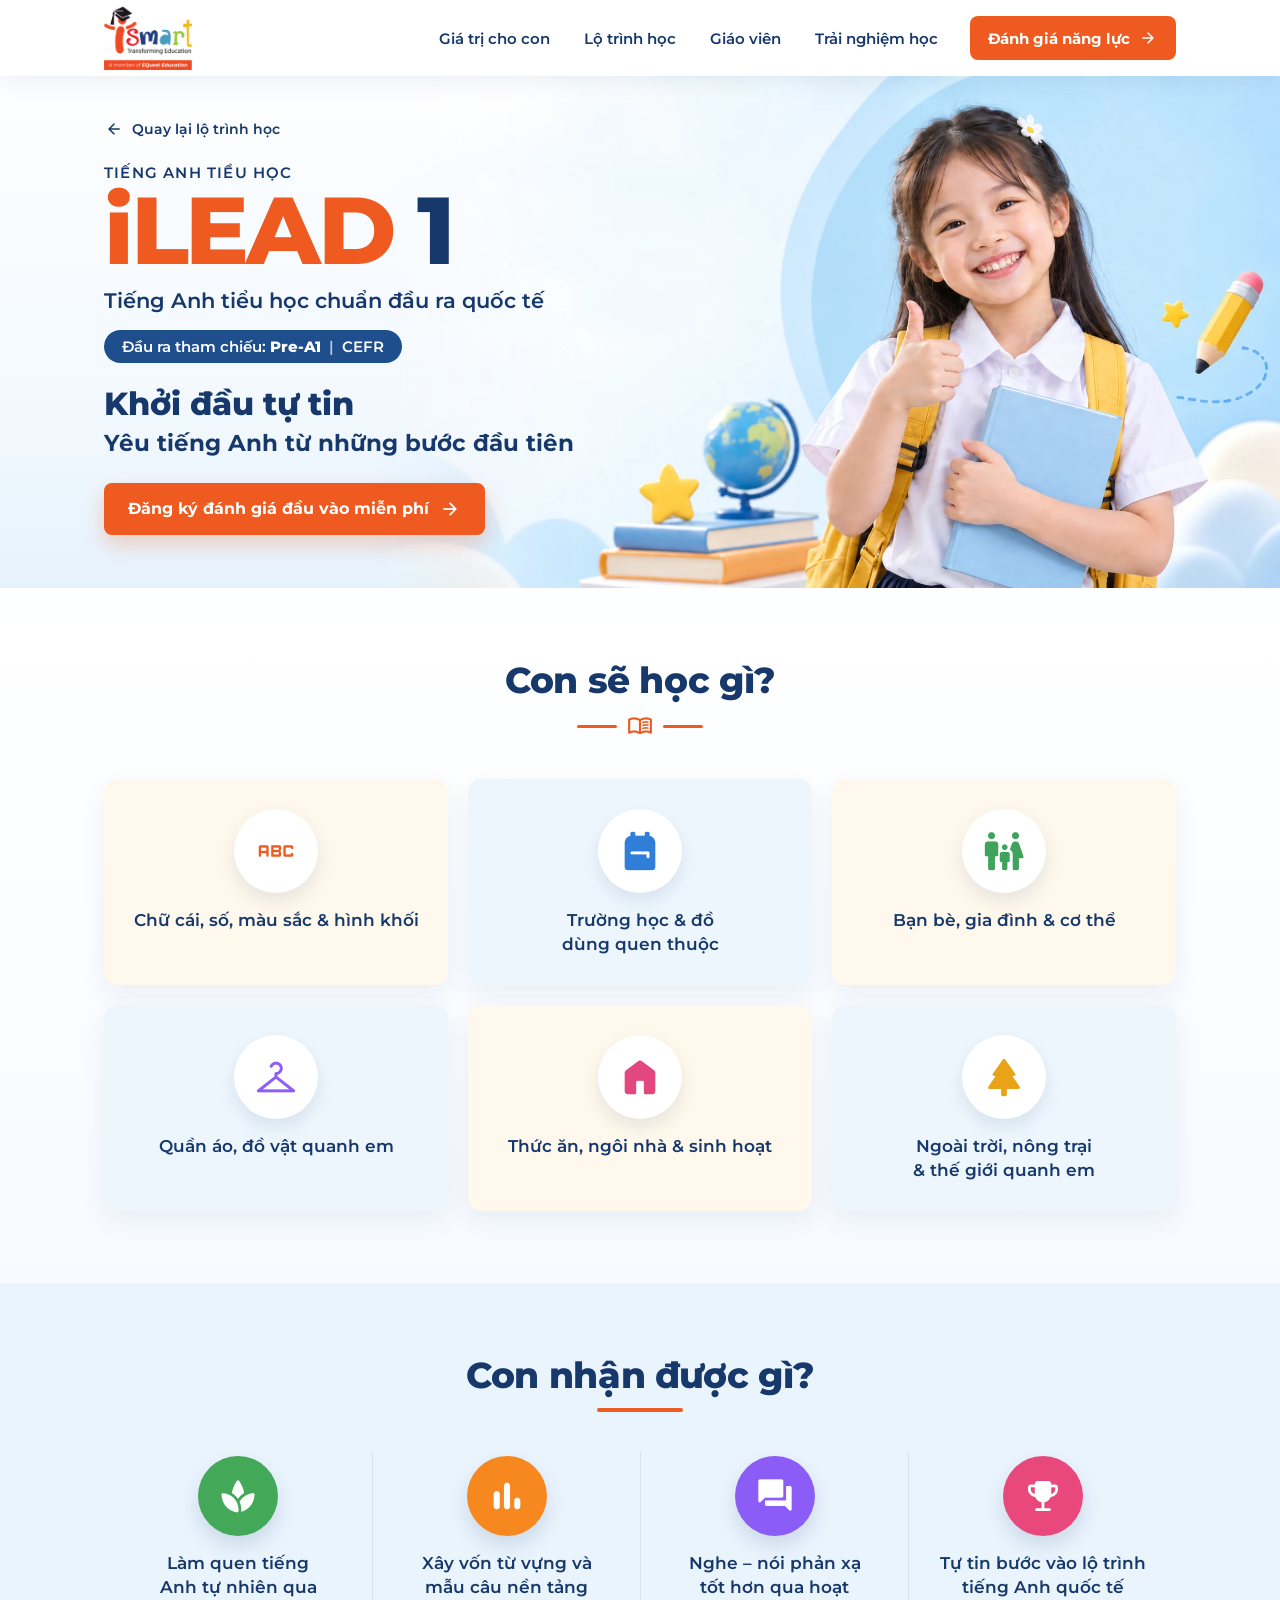
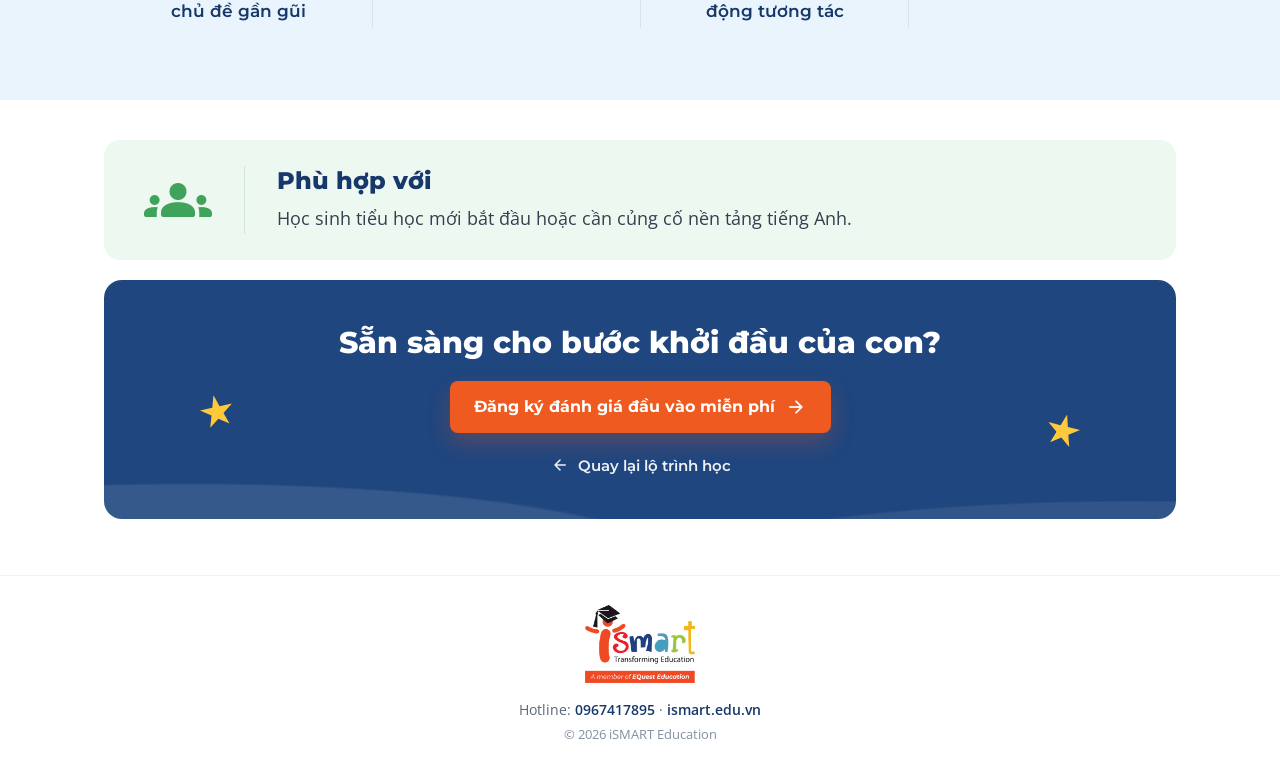
==== chuong-trinh/ilead-1/index.html @ fd96dc6b "Add iLEAD 1-4 programme pages with scroll-restoring navigation Roadmap cards now open a detail page " ====
<!DOCTYPE html>
<!-- Generated by ilead-programs/build.mjs from programs.json. Do not edit by hand. -->
<html lang="vi" data-ilead-page="program" data-ilead-root="../../" data-ilead-slug="ilead-1">
<head>
<meta charset="utf-8">
<meta name="viewport" content="width=device-width, initial-scale=1">

<title>iLEAD 1 – Tiếng Anh tiểu học Pre-A1 | iSMART</title>
<meta name="description" content="Khởi đầu tự tin – yêu tiếng Anh từ những bước đầu tiên. Phù hợp với học sinh tiểu học mới bắt đầu hoặc cần củng cố nền tảng tiếng Anh.">
<link rel="canonical" href="https://ilead-ismart.netlify.app/chuong-trinh/ilead-1/">
<meta property="og:type" content="website">
<meta property="og:locale" content="vi_VN">
<meta property="og:title" content="iLEAD 1 – Tiếng Anh tiểu học Pre-A1 | iSMART">
<meta property="og:description" content="Khởi đầu tự tin – yêu tiếng Anh từ những bước đầu tiên. Phù hợp với học sinh tiểu học mới bắt đầu hoặc cần củng cố nền tảng tiếng Anh.">
<meta property="og:url" content="https://ilead-ismart.netlify.app/chuong-trinh/ilead-1/">
<meta property="og:image" content="https://ilead-ismart.netlify.app/uploads/ilead-banner-1.webp">
<link rel="icon" href="../../uploads/ismart-2026-logo.png">
<link rel="preconnect" href="https://fonts.googleapis.com">
<link rel="preconnect" href="https://fonts.gstatic.com" crossorigin>
<link href="https://fonts.googleapis.com/css2?family=Montserrat:wght@600;700;800&amp;family=Open+Sans:wght@400;600;700&amp;display=swap" rel="stylesheet">
<link href="https://fonts.googleapis.com/css2?family=Material+Symbols+Rounded:FILL@1&amp;icon_names=abc,arrow_back,arrow_forward,backpack,bar_chart,castle,checkroom,diversity_3,eco,emoji_events,family_restroom,fitness_center,flight_takeoff,forest,forum,groups,holiday_village,home,location_city,luggage,menu_book,music_note,nutrition,park,pets,restaurant,rocket_launch,schedule,spa,sports_soccer,theater_comedy,travel_explore&amp;display=block" rel="stylesheet">
<link href="../../uploads/ilead-program.css?v=babe0a01" rel="stylesheet">
<script src="../../uploads/ilead-nav.js?v=babe0a01" defer></script>
</head>
<body>
<a class="lp-skip" href="#noi-dung">Bỏ qua đến nội dung chính</a>

<header class="lp-header">
  <div class="lp-header-inner">
    <a class="lp-header-logo" href="../../" aria-label="iSMART Young Explorers – Trang chủ">
      <img src="../../uploads/ismart-2026-logo.png" width="400" height="287" alt="iSMART Transforming Education — A member of EQuest Education">
    </a>
    <nav class="lp-nav" aria-label="Điều hướng chính">
      <a href="../../#gia-tri">Giá trị cho con</a>
      <a href="../../#lo-trinh">Lộ trình học</a>
      <a href="../../#giao-vien">Giáo viên</a>
      <a href="../../#trai-nghiem">Trải nghiệm học</a>
    </nav>
    <a class="lp-header-cta" href="../../#dang-ky" data-ilead-cta>
      Đánh giá năng lực<span class="material-symbols-rounded" aria-hidden="true">arrow_forward</span>
    </a>
  </div>
</header>

<main id="noi-dung" class="lp-main" tabindex="-1">
<section class="lp-hero" aria-labelledby="lp-title">
  <img class="lp-hero-banner" src="../../uploads/ilead-banner-1.webp" width="1672" height="941" alt="Bé gái đeo balo vàng, ôm cuốn sách và giơ ngón tay cái" fetchpriority="high" decoding="async">
  <div class="lp-container lp-hero-inner">
    <a class="lp-back" href="../../#lo-trinh" data-ilead-back>
      <span class="material-symbols-rounded" aria-hidden="true">arrow_back</span>Quay lại lộ trình học
    </a>
    <div class="lp-hero-copy">
      <p class="lp-eyebrow">Tiếng Anh tiểu học</p>
      <h1 id="lp-title" class="lp-title"><span class="lp-title-brand">iLEAD</span> <span class="lp-title-num">1</span></h1>
      <p class="lp-subtitle">Tiếng Anh tiểu học chuẩn đầu ra quốc tế</p>
      <p class="lp-badge">Đầu ra tham chiếu: <strong>Pre-A1</strong> <span aria-hidden="true">|</span> CEFR</p>
      <p class="lp-tagline"><span class="lp-tagline-lead">Khởi đầu tự tin</span><span class="lp-sr"> – </span><span class="lp-tagline-rest">yêu tiếng Anh từ những bước đầu tiên</span></p>
      <a class="lp-cta" href="../../#dang-ky" data-ilead-cta>
        Đăng ký đánh giá đầu vào miễn phí<span class="material-symbols-rounded" aria-hidden="true">arrow_forward</span>
      </a>
    </div>
  </div>
</section>

<section class="lp-section lp-topics" aria-labelledby="lp-topics-title">
  <div class="lp-container">
    <h2 id="lp-topics-title" class="lp-section-title">Con sẽ học gì?</h2>
    <span class="lp-title-deco lp-title-deco--book" aria-hidden="true"><span class="material-symbols-rounded">menu_book</span></span>
    <ol class="lp-topic-grid">
      
      <li class="lp-topic">
        <span class="lp-topic-icon lp-tone-1" aria-hidden="true"><span class="material-symbols-rounded">abc</span></span>
        <span class="lp-topic-text">Chữ cái, số, màu sắc &amp; hình khối</span>
      </li>
      
      <li class="lp-topic">
        <span class="lp-topic-icon lp-tone-2" aria-hidden="true"><span class="material-symbols-rounded">backpack</span></span>
        <span class="lp-topic-text">Trường học &amp; đồ dùng quen thuộc</span>
      </li>
      
      <li class="lp-topic">
        <span class="lp-topic-icon lp-tone-3" aria-hidden="true"><span class="material-symbols-rounded">family_restroom</span></span>
        <span class="lp-topic-text">Bạn bè, gia đình &amp; cơ thể</span>
      </li>
      
      <li class="lp-topic">
        <span class="lp-topic-icon lp-tone-4" aria-hidden="true"><span class="material-symbols-rounded">checkroom</span></span>
        <span class="lp-topic-text">Quần áo, đồ vật quanh em</span>
      </li>
      
      <li class="lp-topic">
        <span class="lp-topic-icon lp-tone-5" aria-hidden="true"><span class="material-symbols-rounded">home</span></span>
        <span class="lp-topic-text">Thức ăn, ngôi nhà &amp; sinh hoạt</span>
      </li>
      
      <li class="lp-topic">
        <span class="lp-topic-icon lp-tone-6" aria-hidden="true"><span class="material-symbols-rounded">park</span></span>
        <span class="lp-topic-text">Ngoài trời, nông trại &amp; thế giới quanh em</span>
      </li>
      
    </ol>
  </div>
</section>

<section class="lp-section lp-benefits" aria-labelledby="lp-benefits-title">
  <div class="lp-container">
    <h2 id="lp-benefits-title" class="lp-section-title">Con nhận được gì?</h2>
    <span class="lp-title-deco" aria-hidden="true"></span>
    <ul class="lp-benefit-grid">
      
      <li class="lp-benefit">
        <span class="lp-benefit-icon lp-benefit-icon--1" aria-hidden="true"><span class="material-symbols-rounded">spa</span></span>
        <span class="lp-benefit-text">Làm quen tiếng Anh tự nhiên qua chủ đề gần gũi</span>
      </li>
      
      <li class="lp-benefit">
        <span class="lp-benefit-icon lp-benefit-icon--2" aria-hidden="true"><span class="material-symbols-rounded">bar_chart</span></span>
        <span class="lp-benefit-text">Xây vốn từ vựng và mẫu câu nền tảng</span>
      </li>
      
      <li class="lp-benefit">
        <span class="lp-benefit-icon lp-benefit-icon--3" aria-hidden="true"><span class="material-symbols-rounded">forum</span></span>
        <span class="lp-benefit-text">Nghe – nói phản xạ tốt hơn qua hoạt động tương tác</span>
      </li>
      
      <li class="lp-benefit">
        <span class="lp-benefit-icon lp-benefit-icon--4" aria-hidden="true"><span class="material-symbols-rounded">emoji_events</span></span>
        <span class="lp-benefit-text">Tự tin bước vào lộ trình tiếng Anh quốc tế</span>
      </li>
      
    </ul>
  </div>
</section>

<section class="lp-audience" aria-labelledby="lp-audience-title">
  <div class="lp-container">
    <div class="lp-audience-box">
      <span class="lp-audience-icon" aria-hidden="true"><span class="material-symbols-rounded">groups</span></span>
      <div class="lp-audience-body">
        <h2 id="lp-audience-title" class="lp-audience-title">Phù hợp với</h2>
        <p class="lp-audience-text">Học sinh tiểu học mới bắt đầu hoặc cần củng cố nền tảng tiếng Anh.</p>
      </div>
    </div>
  </div>
</section>

<section class="lp-final" aria-labelledby="lp-final-title">
  <div class="lp-container">
    <div class="lp-final-box">
      <span class="lp-final-star lp-final-star--left" aria-hidden="true"></span>
      <span class="lp-final-star lp-final-star--right" aria-hidden="true"></span>
      <h2 id="lp-final-title" class="lp-final-title">Sẵn sàng cho bước khởi đầu của con?</h2>
      <a class="lp-cta" href="../../#dang-ky" data-ilead-cta>
        Đăng ký đánh giá đầu vào miễn phí<span class="material-symbols-rounded" aria-hidden="true">arrow_forward</span>
      </a>
      <a class="lp-final-back" href="../../#lo-trinh" data-ilead-back>
        <span class="material-symbols-rounded" aria-hidden="true">arrow_back</span>Quay lại lộ trình học
      </a>
    </div>
  </div>
</section>

</main>

<footer class="lp-footer">
  <a class="lp-footer-logo" href="../../" aria-label="iSMART Young Explorers – Trang chủ">
    <img src="../../uploads/ismart-2026-logo.png" width="400" height="287" loading="lazy" alt="iSMART Transforming Education — A member of EQuest Education">
  </a>
  <p class="lp-footer-contact">Hotline: <a href="tel:0967417895">0967417895</a> · <a href="https://ismart.edu.vn">ismart.edu.vn</a></p>
  <p class="lp-footer-copy">© 2026 iSMART Education</p>
</footer>
</body>
</html>
---- uploads/ilead-program.css ----
/* iLEAD programme detail pages (chuong-trinh/<slug>/) and 404.html. */

:root {
  --lp-navy: #16386A;
  --lp-navy-2: #1F4E8C;
  --lp-orange: #EE5A1F;
  --lp-orange-hover: #D94A12;
  --lp-gold: #F5A623;
  --lp-text: #33404F;
  --lp-muted: #5A6675;
  --lp-sky: #EAF4FD;
  --lp-cream: #FFF8EC;
  --lp-line: #D6E4F0;
}

* { box-sizing: border-box; }
html { -webkit-text-size-adjust: 100%; }
body { margin: 0; background: #FFFFFF; color: var(--lp-text); font-family: "Open Sans", Calibri, Helvetica, sans-serif; -webkit-font-smoothing: antialiased; }
img { max-width: 100%; }
a { color: inherit; text-decoration: none; }
a:focus-visible, .lp-main:focus-visible { outline: 3px solid var(--lp-gold); outline-offset: 3px; }
.lp-main:focus { outline: none; }
.lp-sr { position: absolute; width: 1px; height: 1px; overflow: hidden; clip: rect(0 0 0 0); white-space: nowrap; }

.material-symbols-rounded {
  font-family: "Material Symbols Rounded";
  font-weight: normal;
  font-style: normal;
  font-size: 22px;
  line-height: 1;
  letter-spacing: normal;
  text-transform: none;
  display: inline-block;
  white-space: nowrap;
  word-wrap: normal;
  direction: ltr;
  -webkit-font-feature-settings: "liga";
  font-feature-settings: "liga";
  -webkit-font-smoothing: antialiased;
  font-variation-settings: "FILL" 1;
  overflow: hidden;
  width: 1em;
  flex: 0 0 auto;
}

.lp-skip { position: absolute; z-index: 100; top: 8px; left: 8px; padding: 12px 18px; border-radius: 10px; background: var(--lp-navy); color: #FFFFFF; font: 700 14px/1.2 Montserrat, Arial, sans-serif; transform: translateY(-160%); transition: transform .2s ease; }
.lp-skip:focus { transform: translateY(0); }

.lp-container { width: 100%; max-width: 1120px; margin: 0 auto; padding: 0 24px; }

/* Header */
.lp-header { position: sticky; z-index: 50; top: 0; background: rgba(255,255,255,.97); box-shadow: 0 6px 20px rgba(22,56,106,.07); -webkit-backdrop-filter: blur(12px); backdrop-filter: blur(12px); }
.lp-header-inner { max-width: 1120px; height: 76px; margin: 0 auto; padding: 0 24px; display: flex; align-items: center; gap: 32px; }
.lp-header-logo { display: flex; flex: 0 0 auto; align-items: center; }
.lp-header-logo img { display: block; width: 88px; height: auto; }
.lp-nav { display: flex; gap: 34px; margin-left: auto; }
.lp-nav a { color: var(--lp-navy); font-family: Montserrat, Arial, sans-serif; font-size: 15px; font-weight: 600; white-space: nowrap; transition: color .2s ease; }
.lp-nav a:hover { color: var(--lp-orange); }
.lp-header-cta { display: inline-flex; flex: 0 0 auto; align-items: center; gap: 8px; min-height: 44px; padding: 10px 18px; border-radius: 8px; background: var(--lp-orange); color: #FFFFFF; font-family: Montserrat, Arial, sans-serif; font-size: 15px; font-weight: 700; white-space: nowrap; transition: background .2s ease; }
.lp-header-cta .material-symbols-rounded { font-size: 20px; }
.lp-header-cta:hover { background: var(--lp-orange-hover); color: #FFFFFF; }

/* Hero: the banner fills the section; its left side is empty sky for the text. */
.lp-hero { position: relative; overflow: hidden; min-height: clamp(440px, 40vw, 560px); display: flex; background: linear-gradient(180deg, #FDFEFF 0%, #F3F9FE 62%, #E6F3FD 100%); }
/* Banner keeps its proportions, pinned to the right at full hero height; its left edge fades into
   the background so the text always has clear space, whatever the screen width. */
.lp-hero-banner { position: absolute; top: 0; right: 0; width: auto; max-width: none; height: 100%; aspect-ratio: 1672 / 941; object-fit: cover;
  -webkit-mask-image: linear-gradient(90deg, transparent 0, #000 24%); mask-image: linear-gradient(90deg, transparent 0, #000 24%); }
.lp-hero-inner { position: relative; z-index: 1; display: flex; flex-direction: column; justify-content: center; padding-top: 22px; padding-bottom: 44px; }
.lp-back { display: inline-flex; align-self: flex-start; align-items: center; gap: 8px; min-height: 44px; color: var(--lp-navy); font-family: Montserrat, Arial, sans-serif; font-size: 14px; font-weight: 600; transition: color .2s ease; }
.lp-back .material-symbols-rounded { font-size: 20px; }
.lp-back:hover { color: var(--lp-orange); }
.lp-hero-copy { max-width: min(560px, 46vw); margin-top: 12px; }
.lp-eyebrow { margin: 0; color: var(--lp-navy); font-family: Montserrat, Arial, sans-serif; font-size: 15px; font-weight: 600; letter-spacing: .08em; text-transform: uppercase; }
.lp-title { margin: 2px 0 0; font-family: Montserrat, Arial, sans-serif; font-size: clamp(56px, 7.4vw, 96px); font-weight: 800; line-height: .98; letter-spacing: -.035em; }
.lp-title-brand { color: var(--lp-orange); }
.lp-title-num { color: var(--lp-navy); }
.lp-subtitle { margin: 10px 0 0; color: var(--lp-navy); font-family: Montserrat, Arial, sans-serif; font-size: clamp(17px, 1.7vw, 21px); font-weight: 600; line-height: 1.35; text-wrap: pretty; }
.lp-badge { display: inline-block; margin: 14px 0 0; padding: 7px 18px; border-radius: 999px; background: var(--lp-navy-2); color: #FFFFFF; font-family: Montserrat, Arial, sans-serif; font-size: 15px; font-weight: 600; line-height: 1.3; }
.lp-badge strong { font-weight: 800; }
.lp-badge span { margin: 0 4px; opacity: .7; }
.lp-tagline { margin: 22px 0 0; color: var(--lp-navy); font-family: Montserrat, Arial, sans-serif; text-wrap: pretty; }
.lp-tagline-lead { display: block; font-size: clamp(24px, 2.6vw, 32px); font-weight: 800; line-height: 1.2; }
.lp-tagline-rest { display: block; margin-top: 4px; font-size: clamp(18px, 1.95vw, 23px); font-weight: 700; line-height: 1.35; }
.lp-tagline-rest::first-letter { text-transform: uppercase; }
.lp-cta { display: inline-flex; align-items: center; justify-content: center; gap: 10px; min-height: 52px; margin-top: 24px; padding: 13px 24px; border-radius: 8px; background: var(--lp-orange); box-shadow: 0 10px 22px rgba(238,90,31,.26); color: #FFFFFF; font-family: Montserrat, Arial, sans-serif; font-size: 16px; font-weight: 700; line-height: 1.25; text-align: center; transition: background .2s ease, transform .2s ease; }
.lp-cta:hover { background: var(--lp-orange-hover); color: #FFFFFF; transform: translateY(-2px); }

/* Section headings */
.lp-section { padding: clamp(48px, 6vw, 72px) 0; }
.lp-section-title { margin: 0; color: var(--lp-navy); font-family: Montserrat, Arial, sans-serif; font-size: clamp(28px, 3.2vw, 36px); font-weight: 800; line-height: 1.15; letter-spacing: -.01em; text-align: center; }
.lp-title-deco { display: block; width: 86px; height: 4px; margin: 12px auto clamp(28px, 3.2vw, 40px); border-radius: 999px; background: var(--lp-orange); }
.lp-title-deco--book { display: flex; width: auto; height: auto; align-items: center; justify-content: center; gap: 10px; background: none; color: var(--lp-orange); }
.lp-title-deco--book::before, .lp-title-deco--book::after { content: ""; width: 40px; height: 3px; border-radius: 999px; background: var(--lp-orange); }
.lp-title-deco--book .material-symbols-rounded { font-size: 26px; font-variation-settings: "FILL" 0; }

/* Con sẽ học gì? */
.lp-topics { background: linear-gradient(#FFFFFF, #F7FBFF); }
.lp-topic-grid { display: grid; grid-template-columns: repeat(3, minmax(0, 1fr)); gap: 20px; margin: 0; padding: 0; list-style: none; }
.lp-topic { display: flex; flex-direction: column; align-items: center; gap: 16px; padding: 30px 22px 28px; border-radius: 14px; background: var(--lp-cream); box-shadow: 0 10px 26px rgba(22,56,106,.07); text-align: center; }
.lp-topic:nth-child(even) { background: #EEF6FD; }
.lp-topic-icon { width: 84px; height: 84px; display: grid; place-items: center; border-radius: 50%; background: #FFFFFF; box-shadow: 0 8px 18px rgba(22,56,106,.1); color: var(--tone); }
.lp-topic-icon .material-symbols-rounded { font-size: 46px; }
.lp-tone-1 { --tone: #EE5A1F; }
.lp-tone-2 { --tone: #2F7FD8; }
.lp-tone-3 { --tone: #3FA35B; }
.lp-tone-4 { --tone: #8E5CF7; }
.lp-tone-5 { --tone: #E2477D; }
.lp-tone-6 { --tone: #E8A317; }
.lp-topic-text { color: var(--lp-navy); font-family: Montserrat, Arial, sans-serif; font-size: 17px; font-weight: 600; line-height: 1.4; text-wrap: balance; }

/* Con nhận được gì? */
.lp-benefits { background: var(--lp-sky); }
.lp-benefit-grid { display: grid; grid-template-columns: repeat(4, minmax(0, 1fr)); margin: 0; padding: 0; list-style: none; }
.lp-benefit { display: flex; flex-direction: column; align-items: center; gap: 16px; padding: 4px 24px; text-align: center; }
.lp-benefit + .lp-benefit { border-left: 1px solid var(--lp-line); }
.lp-benefit-icon { width: 80px; height: 80px; display: grid; place-items: center; border-radius: 50%; color: #FFFFFF; box-shadow: 0 10px 20px rgba(22,56,106,.14); }
.lp-benefit-icon .material-symbols-rounded { font-size: 40px; }
.lp-benefit-icon--1 { background: #43A857; }
.lp-benefit-icon--2 { background: #F7881F; }
.lp-benefit-icon--3 { background: #8B5CF6; }
.lp-benefit-icon--4 { background: #E8487C; }
.lp-benefit-text { color: var(--lp-navy); font-family: Montserrat, Arial, sans-serif; font-size: 16.5px; font-weight: 600; line-height: 1.45; text-wrap: balance; }

/* Phù hợp với */
.lp-audience { padding: clamp(28px, 3.5vw, 40px) 0 20px; }
.lp-audience-box { display: flex; align-items: center; gap: 32px; padding: 26px 40px; border-radius: 16px; background: #EDF8F1; }
.lp-audience-icon { display: flex; flex: 0 0 auto; padding-right: 32px; border-right: 1px solid #CFE6D7; color: #3FA35B; }
.lp-audience-icon .material-symbols-rounded { font-size: 68px; }
.lp-audience-title { margin: 0; color: var(--lp-navy); font-family: Montserrat, Arial, sans-serif; font-size: clamp(20px, 2.2vw, 24px); font-weight: 800; line-height: 1.2; }
.lp-audience-text { margin: 8px 0 0; color: var(--lp-text); font-size: clamp(16px, 1.5vw, 17.5px); line-height: 1.6; text-wrap: pretty; }

/* Closing call to action */
.lp-final { padding: 0 0 clamp(40px, 5vw, 56px); }
.lp-final-box { position: relative; overflow: hidden; display: flex; flex-direction: column; align-items: center; padding: clamp(32px, 4vw, 44px) 24px clamp(26px, 3vw, 32px); border-radius: 18px; background:
  radial-gradient(120% 90% at 8% 120%, rgba(255,255,255,.1) 0 38%, transparent 39%),
  radial-gradient(110% 80% at 96% 125%, rgba(255,255,255,.08) 0 40%, transparent 41%),
  #1F467F; color: #FFFFFF; text-align: center; }
.lp-final-title { position: relative; margin: 0; color: #FFFFFF; font-family: Montserrat, Arial, sans-serif; font-size: clamp(22px, 2.6vw, 30px); font-weight: 800; line-height: 1.25; text-wrap: balance; }
.lp-final .lp-cta { position: relative; margin-top: 20px; }
.lp-final-back { position: relative; display: inline-flex; align-items: center; gap: 8px; min-height: 44px; margin-top: 10px; color: rgba(255,255,255,.92); font-family: Montserrat, Arial, sans-serif; font-size: 15px; font-weight: 600; }
.lp-final-back .material-symbols-rounded { font-size: 20px; }
.lp-final-back:hover { color: var(--lp-gold); }
.lp-final-star { position: absolute; width: 34px; height: 34px; background: #FFC93C; clip-path: polygon(50% 0, 61% 35%, 98% 35%, 68% 57%, 79% 91%, 50% 70%, 21% 91%, 32% 57%, 2% 35%, 39% 35%); }
.lp-final-star--left { left: 9%; top: 48%; transform: rotate(-12deg); }
.lp-final-star--right { right: 9%; top: 56%; transform: rotate(14deg); }

/* Footer */
.lp-footer { padding: 28px 24px 34px; border-top: 1px solid #EEF2F6; text-align: center; }
.lp-footer-logo { display: inline-flex; }
.lp-footer-logo img { display: block; width: 110px; height: auto; }
.lp-footer-contact { margin: 12px 0 0; color: var(--lp-muted); font-size: 14px; }
.lp-footer-contact a { color: var(--lp-navy); font-weight: 600; }
.lp-footer-contact a:hover { color: var(--lp-orange); }
.lp-footer-copy { margin: 6px 0 0; color: #8391A3; font-size: 13px; }

/* 404 */
.lp-notfound { padding: clamp(48px, 7vw, 88px) 0 clamp(32px, 4vw, 48px); background: var(--lp-sky); }
.lp-notfound-code { margin: 0; color: rgba(22,56,106,.14); font-family: Montserrat, Arial, sans-serif; font-size: clamp(72px, 12vw, 140px); font-weight: 800; line-height: 1; }
.lp-notfound-title { margin: 0; color: var(--lp-navy); font-family: Montserrat, Arial, sans-serif; font-size: clamp(32px, 4.6vw, 52px); font-weight: 800; line-height: 1.1; }
.lp-program-links { display: grid; grid-template-columns: repeat(4, minmax(0, 1fr)); gap: 18px; margin: 0; padding: 0; list-style: none; }
.lp-program-links a { display: flex; height: 100%; min-height: 44px; flex-direction: column; gap: 6px; padding: 22px; border-radius: 14px; background: var(--lp-cream); box-shadow: 0 10px 26px rgba(22,56,106,.08); transition: transform .2s ease; }
.lp-program-links li:nth-child(even) a { background: #EEF6FD; }
.lp-program-links a:hover { transform: translateY(-3px); }
.lp-program-links strong { color: var(--lp-orange); font-family: Montserrat, Arial, sans-serif; font-size: 22px; font-weight: 800; }
.lp-program-links span { color: var(--lp-navy); font-size: 14px; font-weight: 600; }

/* Responsive */
@media (max-width: 1024px) {
  .lp-nav { gap: 22px; }
  .lp-benefit-grid { grid-template-columns: repeat(2, minmax(0, 1fr)); row-gap: 32px; }
  .lp-benefit + .lp-benefit { border-left: 0; }
  .lp-benefit:nth-child(even) { border-left: 1px solid var(--lp-line); }
  .lp-program-links { grid-template-columns: repeat(2, minmax(0, 1fr)); }
}
@media (max-width: 900px) {
  .lp-header-inner { height: 64px; padding: 0 16px; gap: 12px; }
  .lp-header-logo img { width: 70px; }
  .lp-nav { display: none; }
  .lp-header-cta { margin-left: auto; padding: 9px 14px; font-size: 14px; }
}
/* Tablet and phone: banner on top (cropped to the child), text below. */
@media (max-width: 860px) {
  .lp-hero { display: block; min-height: 0; }
  .lp-hero-banner { position: relative; display: block; width: 100%; height: auto; aspect-ratio: 16 / 10; object-position: 78% 30%; -webkit-mask-image: none; mask-image: none; }
  .lp-hero-inner { padding-top: 8px; padding-bottom: 36px; }
  .lp-hero-copy { max-width: none; margin-top: 4px; }
  .lp-topic-grid { grid-template-columns: repeat(2, minmax(0, 1fr)); gap: 14px; }
}
@media (max-width: 600px) {
  .lp-container { padding: 0 16px; }
  .lp-hero-banner { aspect-ratio: 4 / 3; object-position: 80% 30%; }
  .lp-cta { width: 100%; padding: 13px 18px; }
  .lp-topic { gap: 12px; padding: 20px 12px 18px; }
  .lp-topic-icon { width: 64px; height: 64px; }
  .lp-topic-icon .material-symbols-rounded { font-size: 36px; }
  .lp-topic-text { font-size: 15px; }
  .lp-benefit { gap: 12px; padding: 0 10px; }
  .lp-benefit-icon { width: 64px; height: 64px; }
  .lp-benefit-icon .material-symbols-rounded { font-size: 32px; }
  .lp-benefit-text { font-size: 15px; }
  .lp-audience-box { gap: 18px; padding: 20px; }
  .lp-audience-icon { padding-right: 18px; }
  .lp-audience-icon .material-symbols-rounded { font-size: 48px; }
  .lp-final-box { padding-right: 18px; padding-left: 18px; }
  .lp-final-star { width: 24px; height: 24px; }
  .lp-final-star--left { left: 5%; top: 16px; }
  .lp-final-star--right { right: 5%; top: auto; bottom: 20px; }
  .lp-program-links { grid-template-columns: minmax(0, 1fr); }
}
@media (max-width: 359px) {
  .lp-topic-grid, .lp-benefit-grid { grid-template-columns: minmax(0, 1fr); }
  .lp-benefit:nth-child(even) { border-left: 0; }
}

@media (prefers-reduced-motion: reduce) {
  *, *::before, *::after { transition-duration: .01ms !important; animation-duration: .01ms !important; animation-iteration-count: 1 !important; }
  .lp-cta:hover, .lp-program-links a:hover { transform: none; }
}
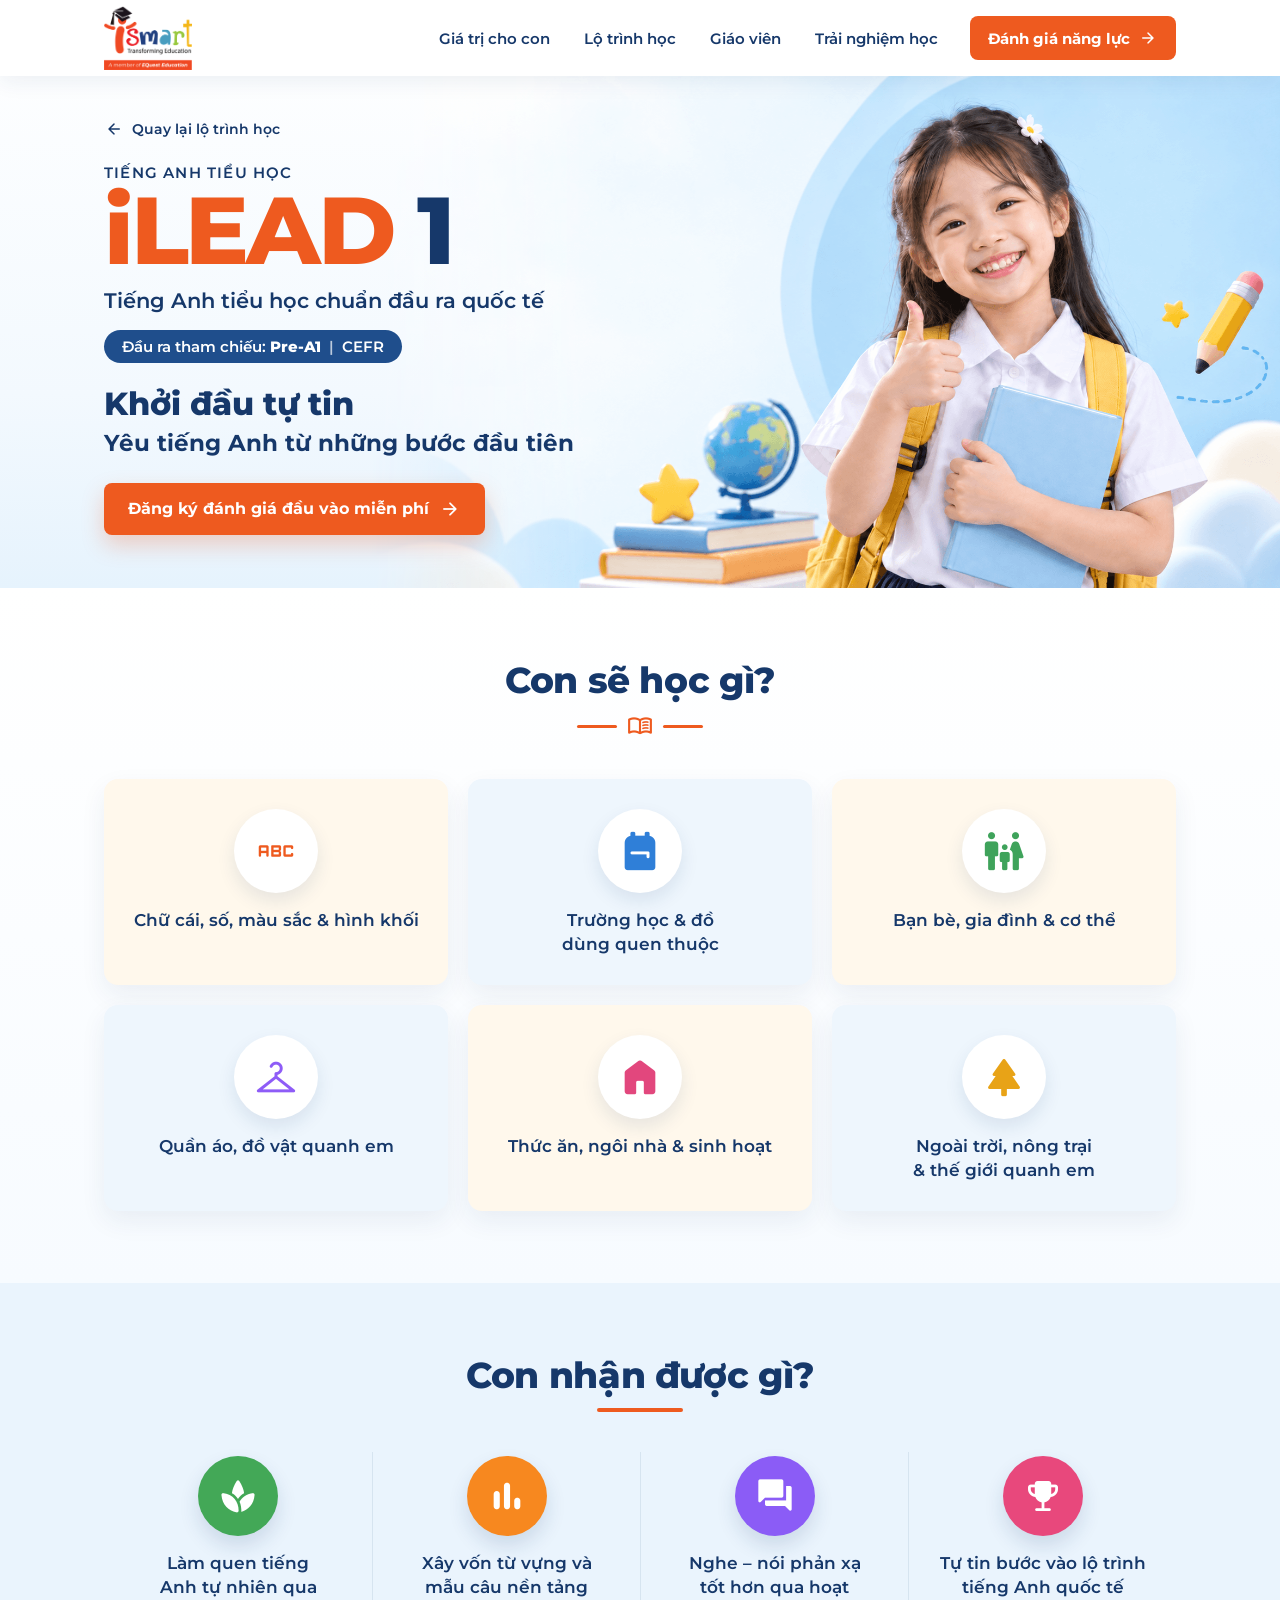
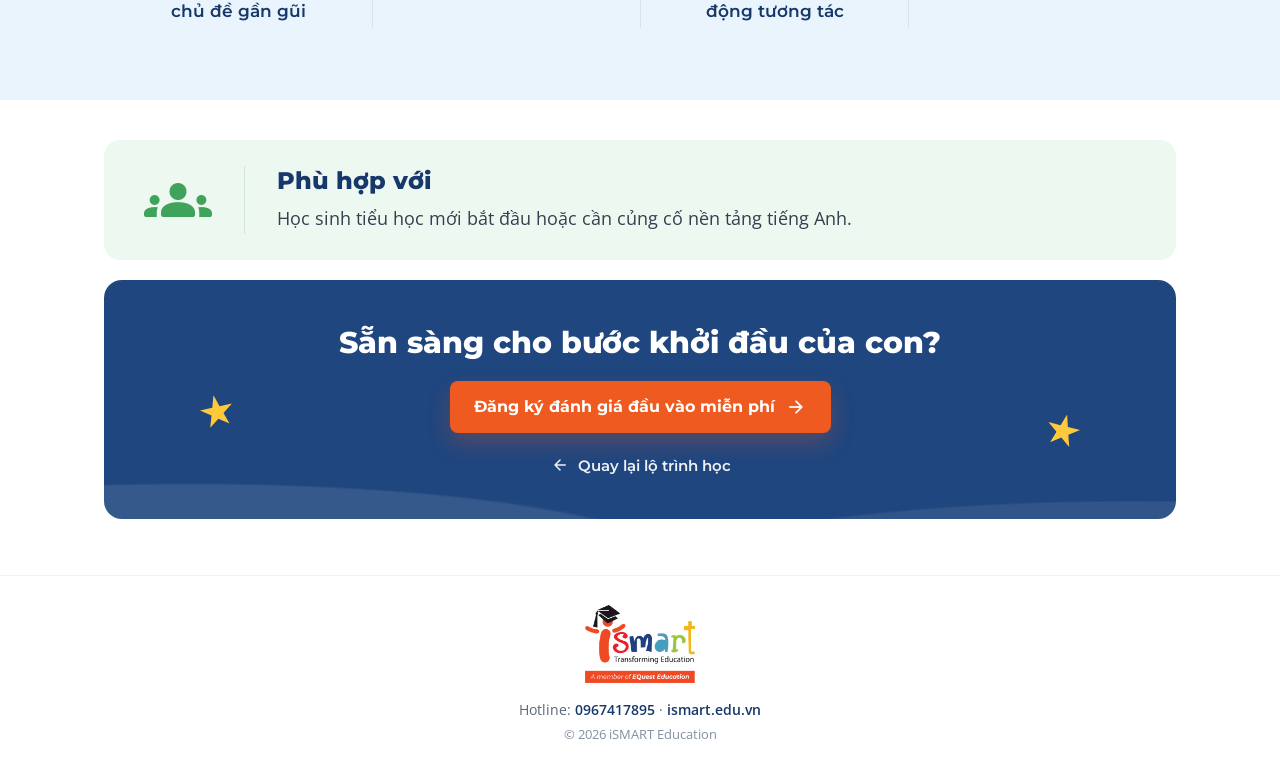
==== commit 8293fb6f: "Replace iLEAD hero banners with the optimized PNG versions Swap the four programme banners for the o" ====
--- a/chuong-trinh/ilead-1/index.html
+++ b/chuong-trinh/ilead-1/index.html
@@ -13,7 +13,7 @@
 <meta property="og:title" content="iLEAD 1 – Tiếng Anh tiểu học Pre-A1 | iSMART">
 <meta property="og:description" content="Khởi đầu tự tin – yêu tiếng Anh từ những bước đầu tiên. Phù hợp với học sinh tiểu học mới bắt đầu hoặc cần củng cố nền tảng tiếng Anh.">
 <meta property="og:url" content="https://ilead-ismart.netlify.app/chuong-trinh/ilead-1/">
-<meta property="og:image" content="https://ilead-ismart.netlify.app/uploads/ilead-banner-1.webp">
+<meta property="og:image" content="https://ilead-ismart.netlify.app/uploads/ilead-banner-1.png">
 <link rel="icon" href="../../uploads/ismart-2026-logo.png">
 <link rel="preconnect" href="https://fonts.googleapis.com">
 <link rel="preconnect" href="https://fonts.gstatic.com" crossorigin>
@@ -44,7 +44,7 @@
 
 <main id="noi-dung" class="lp-main" tabindex="-1">
 <section class="lp-hero" aria-labelledby="lp-title">
-  <img class="lp-hero-banner" src="../../uploads/ilead-banner-1.webp" width="1672" height="941" alt="Bé gái đeo balo vàng, ôm cuốn sách và giơ ngón tay cái" fetchpriority="high" decoding="async">
+  <img class="lp-hero-banner" src="../../uploads/ilead-banner-1.png" width="1672" height="941" alt="Bé gái đeo balo vàng, ôm cuốn sách và giơ ngón tay cái" fetchpriority="high" decoding="async">
   <div class="lp-container lp-hero-inner">
     <a class="lp-back" href="../../#lo-trinh" data-ilead-back>
       <span class="material-symbols-rounded" aria-hidden="true">arrow_back</span>Quay lại lộ trình học
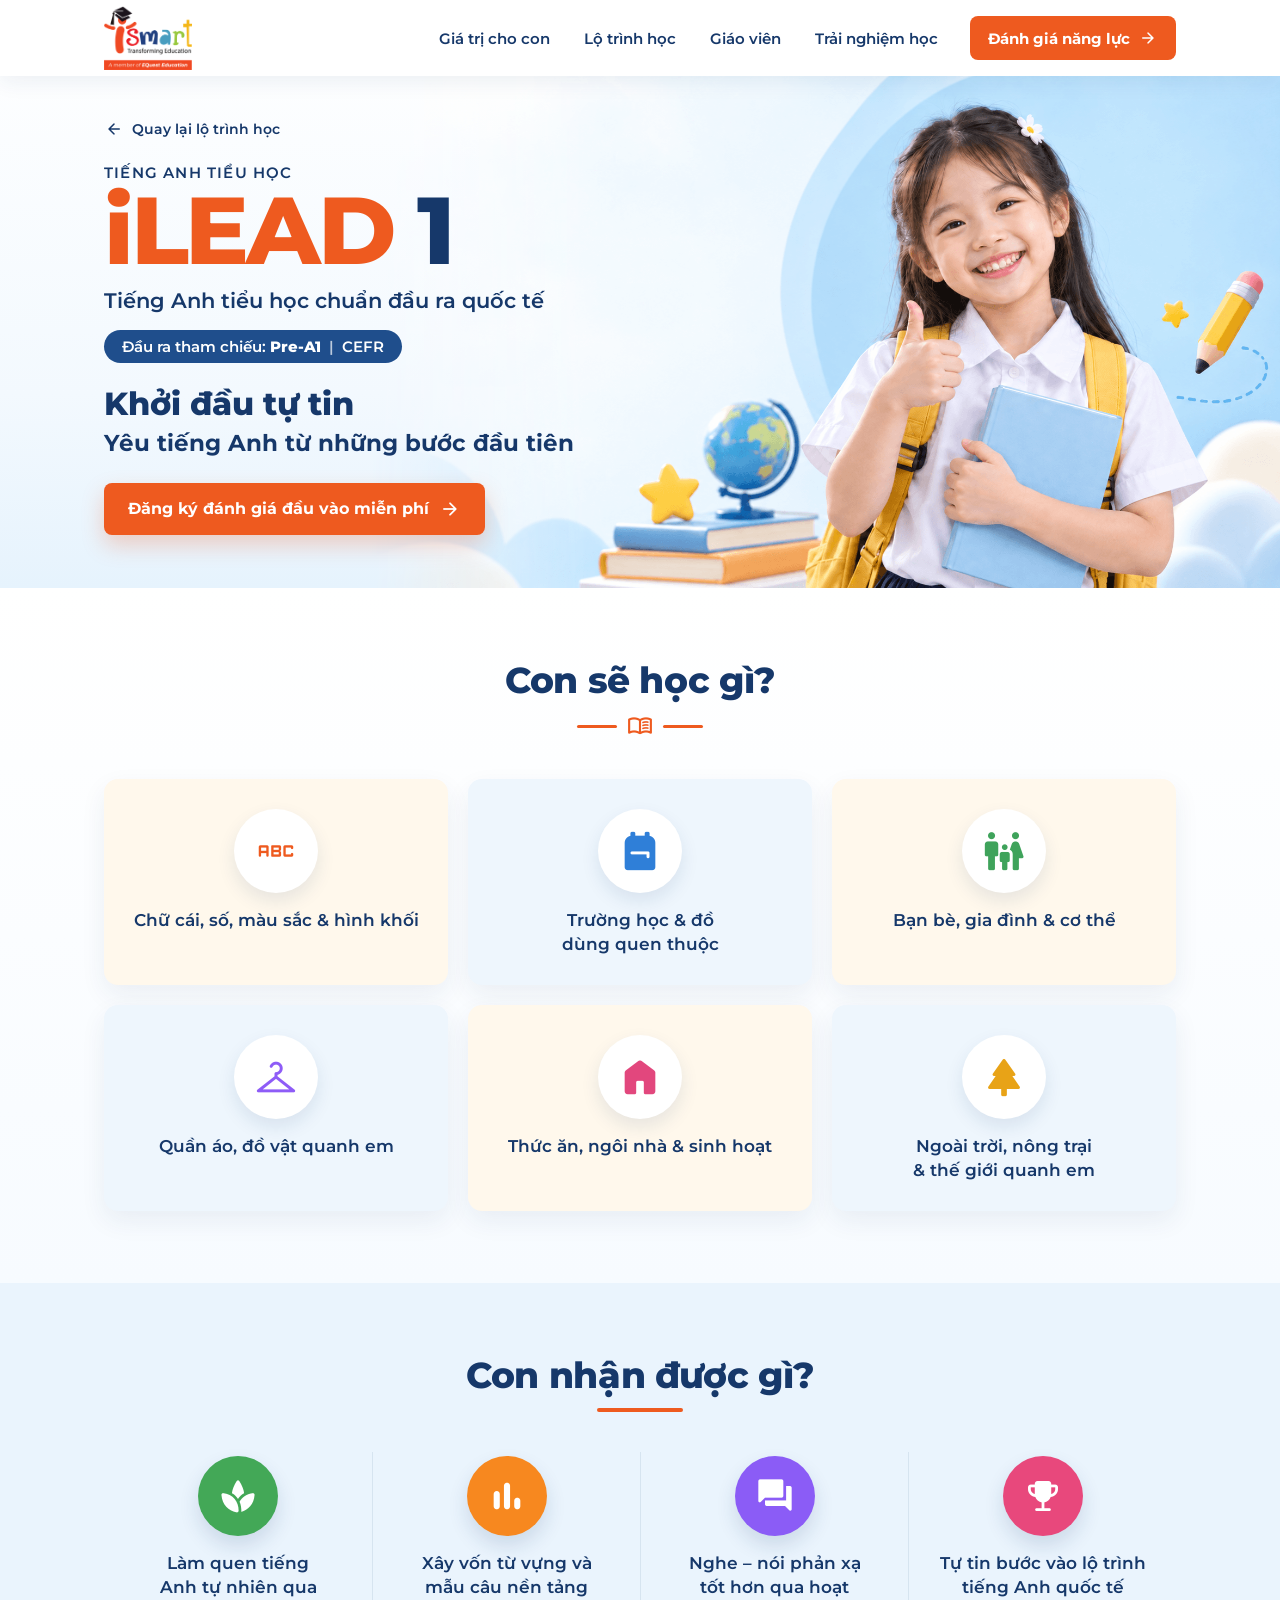
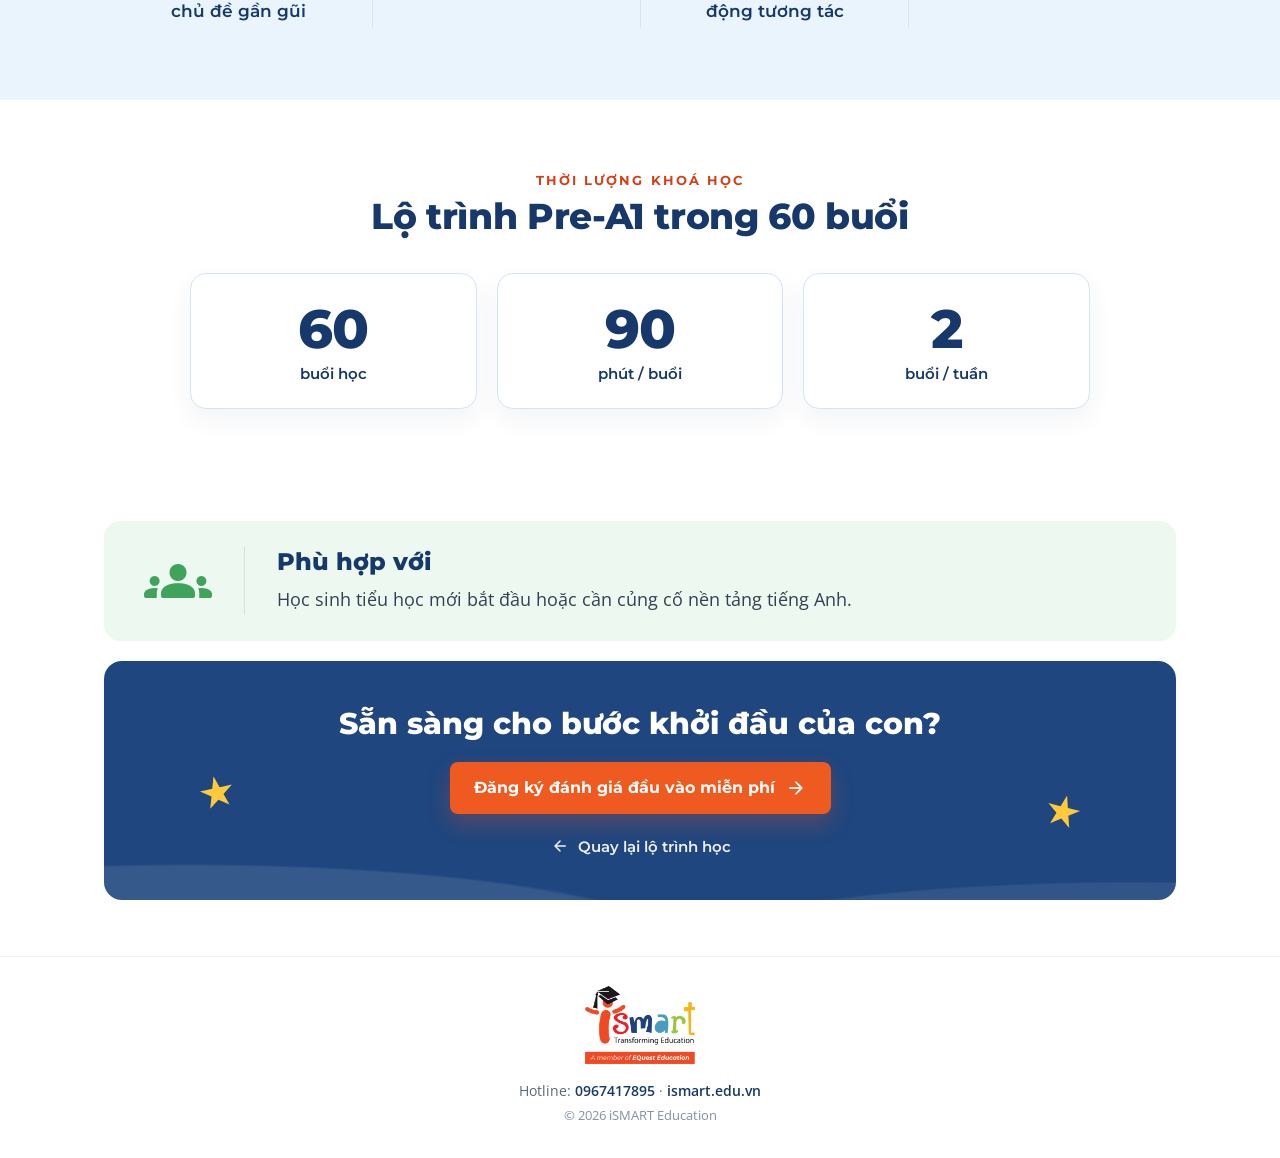
==== commit 92a7bbe7: "Add course duration section to iLEAD programme pages Each programme page now shows a "Thời lượng kho" ====
--- a/chuong-trinh/ilead-1/index.html
+++ b/chuong-trinh/ilead-1/index.html
@@ -19,8 +19,8 @@
 <link rel="preconnect" href="https://fonts.gstatic.com" crossorigin>
 <link href="https://fonts.googleapis.com/css2?family=Montserrat:wght@600;700;800&amp;family=Open+Sans:wght@400;600;700&amp;display=swap" rel="stylesheet">
 <link href="https://fonts.googleapis.com/css2?family=Material+Symbols+Rounded:FILL@1&amp;icon_names=abc,arrow_back,arrow_forward,backpack,bar_chart,castle,checkroom,diversity_3,eco,emoji_events,family_restroom,fitness_center,flight_takeoff,forest,forum,groups,holiday_village,home,location_city,luggage,menu_book,music_note,nutrition,park,pets,restaurant,rocket_launch,schedule,spa,sports_soccer,theater_comedy,travel_explore&amp;display=block" rel="stylesheet">
-<link href="../../uploads/ilead-program.css?v=babe0a01" rel="stylesheet">
-<script src="../../uploads/ilead-nav.js?v=babe0a01" defer></script>
+<link href="../../uploads/ilead-program.css?v=93566d62" rel="stylesheet">
+<script src="../../uploads/ilead-nav.js?v=93566d62" defer></script>
 </head>
 <body>
 <a class="lp-skip" href="#noi-dung">Bỏ qua đến nội dung chính</a>
@@ -132,6 +132,18 @@
   </div>
 </section>
 
+<section class="lp-section lp-duration" aria-labelledby="lp-duration-title">
+  <div class="lp-container">
+    <p class="lp-duration-eyebrow">Thời lượng khoá học</p>
+    <h2 id="lp-duration-title" class="lp-section-title">Lộ trình Pre-A1 trong 60 buổi</h2>
+    <ul class="lp-duration-grid">
+      <li class="lp-duration-item"><strong class="lp-duration-value">60</strong><span class="lp-duration-label">buổi học</span></li>
+      <li class="lp-duration-item"><strong class="lp-duration-value">90</strong><span class="lp-duration-label">phút / buổi</span></li>
+      <li class="lp-duration-item"><strong class="lp-duration-value">2</strong><span class="lp-duration-label">buổi / tuần</span></li>
+    </ul>
+  </div>
+</section>
+
 <section class="lp-audience" aria-labelledby="lp-audience-title">
   <div class="lp-container">
     <div class="lp-audience-box">
--- a/uploads/ilead-program.css
+++ b/uploads/ilead-program.css
@@ -122,6 +122,14 @@
 .lp-benefit-icon--4 { background: #E8487C; }
 .lp-benefit-text { color: var(--lp-navy); font-family: Montserrat, Arial, sans-serif; font-size: 16.5px; font-weight: 600; line-height: 1.45; text-wrap: balance; }
 
+/* Thời lượng khoá học */
+.lp-duration { background: #FFFFFF; }
+.lp-duration-eyebrow { margin: 0 0 8px; color: #D2421A; font-family: Montserrat, Arial, sans-serif; font-size: 13px; font-weight: 700; letter-spacing: .16em; text-align: center; text-transform: uppercase; }
+.lp-duration-grid { display: grid; grid-template-columns: repeat(3, minmax(0, 1fr)); gap: 20px; max-width: 900px; margin: clamp(26px, 3vw, 36px) auto 0; padding: 0; list-style: none; }
+.lp-duration-item { display: flex; flex-direction: column; align-items: center; gap: 8px; padding: 28px 16px 24px; border: 1px solid var(--lp-line); border-radius: 16px; background: #FFFFFF; box-shadow: 0 10px 26px rgba(22,56,106,.06); text-align: center; }
+.lp-duration-value { color: var(--lp-navy); font-family: Montserrat, Arial, sans-serif; font-size: clamp(40px, 4.6vw, 54px); font-weight: 800; line-height: 1; letter-spacing: -.02em; }
+.lp-duration-label { color: var(--lp-navy); font-family: Montserrat, Arial, sans-serif; font-size: 15px; font-weight: 600; line-height: 1.3; }
+
 /* Phù hợp với */
 .lp-audience { padding: clamp(28px, 3.5vw, 40px) 0 20px; }
 .lp-audience-box { display: flex; align-items: center; gap: 32px; padding: 26px 40px; border-radius: 16px; background: #EDF8F1; }
@@ -199,6 +207,10 @@
   .lp-benefit-icon { width: 64px; height: 64px; }
   .lp-benefit-icon .material-symbols-rounded { font-size: 32px; }
   .lp-benefit-text { font-size: 15px; }
+  .lp-duration-grid { gap: 10px; }
+  .lp-duration-item { padding: 20px 6px 18px; border-radius: 12px; }
+  .lp-duration-value { font-size: 34px; }
+  .lp-duration-label { font-size: 13px; }
   .lp-audience-box { gap: 18px; padding: 20px; }
   .lp-audience-icon { padding-right: 18px; }
   .lp-audience-icon .material-symbols-rounded { font-size: 48px; }
